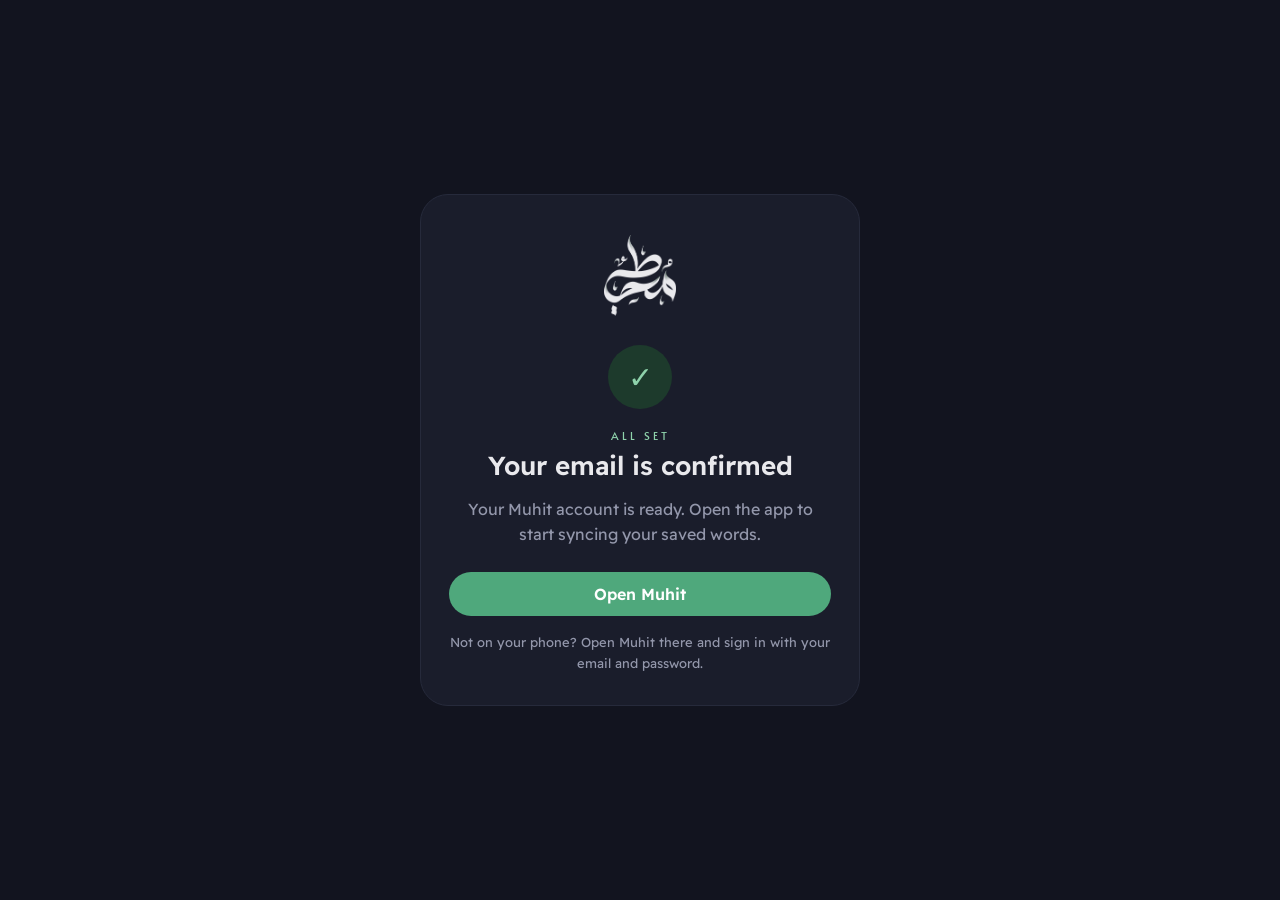
==== confirmed/index.html @ c8a103a6 "Add files via upload" ====
<!DOCTYPE html>
<html lang="en">
<head>
<meta charset="utf-8">
<meta name="viewport" content="width=device-width, initial-scale=1">
<meta name="robots" content="noindex">
<title>Email confirmed — Muhit</title>
<meta name="theme-color" content="#12141f">
<link rel="icon" href="/assets/icon.png">
<link href="https://fonts.googleapis.com/css2?family=Readex+Pro:wght@400;500;600&family=Alata&display=swap" rel="stylesheet">
<link rel="stylesheet" href="/assets/style.css">
</head>
<body>
<main class="center">
  <div class="panel">
    <a href="/"><img class="logo" src="/assets/logo.png" alt="Muhit"></a>

    <div id="ok">
      <div class="badge">✓</div>
      <div class="label">All set</div>
      <h1>Your email is confirmed</h1>
      <p>Your Muhit account is ready. Open the app to start syncing your saved words.</p>
      <a id="open" class="btn" href="muhit://auth/callback">Open Muhit</a>
      <p class="hint">Not on your phone? Open Muhit there and sign in with your email and password.</p>
    </div>

    <div id="bad" hidden>
      <div class="badge bad">!</div>
      <div class="label">Link not valid</div>
      <h1>This link has already been used or has expired</h1>
      <p id="bad-text">If you already confirmed your email, just open Muhit and sign in. Otherwise, request a new link from the app.</p>
      <a class="btn" href="muhit://">Open Muhit</a>
    </div>
  </div>
</main>
<script>
  // Supabase lands here after checking the link: ?code=… on success,
  // ?error_code=… or #error_code=… when the link was used or expired.
  // The button hands the code to the app, which finishes signing in.
  // No automatic redirect: Safari shows an error if the app isn't installed.
  var q = new URLSearchParams(location.search);
  var h = new URLSearchParams(location.hash.slice(1));
  var error = q.get("error_code") || h.get("error_code") || q.get("error") || h.get("error");
  var code = q.get("code");
  if (error) {
    document.getElementById("ok").hidden = true;
    document.getElementById("bad").hidden = false;
  } else if (code) {
    document.getElementById("open").href = "muhit://auth/callback?code=" + encodeURIComponent(code);
  }
</script>
</body>
</html>
---- assets/style.css ----
:root {
  --bg: #12141f;
  --card: #1a1d2b;
  --edge: #262a3b;
  --tx: #e9e9ed;
  --mut: #9397ab;
  --ac: #4fa87c;
  --acs: #8ed2ab;
  --acbg: #1d3a2c;
  --err: #e07a5f;
}
* { box-sizing: border-box; }
html { -webkit-text-size-adjust: 100%; }
body {
  margin: 0;
  background: var(--bg);
  color: var(--tx);
  font-family: "Readex Pro", -apple-system, BlinkMacSystemFont, "Segoe UI", Helvetica, Arial, sans-serif;
  line-height: 1.6;
}
a { color: var(--acs); }
.ar { font-family: "IBM Plex Sans Arabic", "Geeza Pro", Tahoma, sans-serif; }
.label {
  font-family: "Alata", -apple-system, sans-serif;
  font-size: 11px;
  letter-spacing: 3px;
  text-transform: uppercase;
  color: var(--acs);
}
.wrap { max-width: 1040px; margin: 0 auto; padding: 0 20px; }

/* Header */
.top { display: flex; align-items: center; justify-content: space-between; padding: 22px 0; }
.brand { display: flex; align-items: center; gap: 12px; text-decoration: none; color: var(--tx); }
.brand img { width: 40px; height: auto; }
.brand .label { color: var(--mut); line-height: 1.5; }

/* Buttons */
.btn {
  display: inline-flex; align-items: center; justify-content: center; gap: 8px;
  padding: 14px 28px; border-radius: 999px; border: 0;
  background: var(--ac); color: #fff; font: 600 16px/1 "Readex Pro", sans-serif;
  text-decoration: none; cursor: pointer;
}
.btn:hover { filter: brightness(1.08); }
.btn.ghost { background: transparent; color: var(--tx); border: 1px solid var(--edge); }
.pill {
  display: inline-block; padding: 8px 16px; border-radius: 999px;
  background: var(--acbg); color: var(--acs); font-size: 14px;
}

/* Hero */
.hero { text-align: center; padding: 56px 0 72px; position: relative; }
.hero::before {
  content: ""; position: absolute; inset: -40px 0 auto; height: 420px; z-index: -1;
  background: radial-gradient(closest-side, rgba(79,168,124,0.22), transparent);
}
.hero .logo { width: 132px; height: auto; margin-bottom: 18px; }
.hero h1 { font-size: clamp(32px, 6vw, 54px); line-height: 1.15; font-weight: 600; letter-spacing: -0.5px; margin: 14px auto 16px; max-width: 760px; }
.hero p { color: var(--mut); font-size: 18px; max-width: 600px; margin: 0 auto 30px; }
.hero .actions { display: flex; gap: 12px; justify-content: center; flex-wrap: wrap; }

/* Stats */
.stats { display: grid; grid-template-columns: repeat(4, 1fr); gap: 1px; background: var(--edge); border: 1px solid var(--edge); border-radius: 20px; overflow: hidden; margin-bottom: 80px; }
.stat { background: var(--card); padding: 24px 16px; text-align: center; }
.stat b { display: block; font-size: 28px; font-weight: 600; color: var(--tx); }
.stat span { color: var(--mut); font-size: 14px; }

/* Features */
.section-head { text-align: center; margin-bottom: 36px; }
.section-head h2 { font-size: clamp(26px, 4vw, 36px); font-weight: 600; margin: 10px 0 0; }
.grid { display: grid; grid-template-columns: repeat(3, 1fr); gap: 16px; margin-bottom: 88px; }
.card { background: var(--card); border: 1px solid var(--edge); border-radius: 20px; padding: 26px; }
.card .ar { font-size: 30px; color: var(--acs); display: block; margin-bottom: 10px; line-height: 1.4; }
.card h3 { margin: 0 0 6px; font-size: 18px; font-weight: 600; }
.card p { margin: 0; color: var(--mut); font-size: 15px; }

/* Closing band */
.band { background: linear-gradient(135deg, var(--acbg), var(--card)); border: 1px solid var(--edge); border-radius: 28px; padding: 48px 24px; text-align: center; margin-bottom: 64px; }
.band h2 { margin: 10px 0 12px; font-size: clamp(24px, 4vw, 34px); font-weight: 600; }
.band p { color: var(--mut); margin: 0 auto 24px; max-width: 520px; }

footer { border-top: 1px solid var(--edge); padding: 28px 0 40px; color: var(--mut); font-size: 14px; display: flex; justify-content: space-between; flex-wrap: wrap; gap: 8px; }

/* Single-message pages (/confirmed, /reset) */
.center { min-height: 100vh; display: flex; align-items: center; justify-content: center; padding: 24px 16px; }
.panel { width: 100%; max-width: 440px; background: var(--card); border: 1px solid var(--edge); border-radius: 28px; padding: 40px 28px 32px; text-align: center; }
.panel .logo { width: 72px; height: auto; margin-bottom: 22px; }
.badge { width: 64px; height: 64px; border-radius: 50%; margin: 0 auto 18px; display: flex; align-items: center; justify-content: center; background: var(--acbg); color: var(--acs); font-size: 30px; }
.badge.bad { background: rgba(224,122,95,0.15); color: var(--err); }
.panel h1 { font-size: 26px; font-weight: 600; margin: 0 0 10px; }
.panel p { color: var(--mut); margin: 0 0 24px; }
.panel .btn { width: 100%; }
.panel .hint { font-size: 13px; margin: 16px 0 0; }
[hidden] { display: none !important; }

@media (max-width: 760px) {
  .grid { grid-template-columns: 1fr; }
  .stats { grid-template-columns: repeat(2, 1fr); }
  .hero { padding-top: 32px; }
  footer { flex-direction: column; }
}
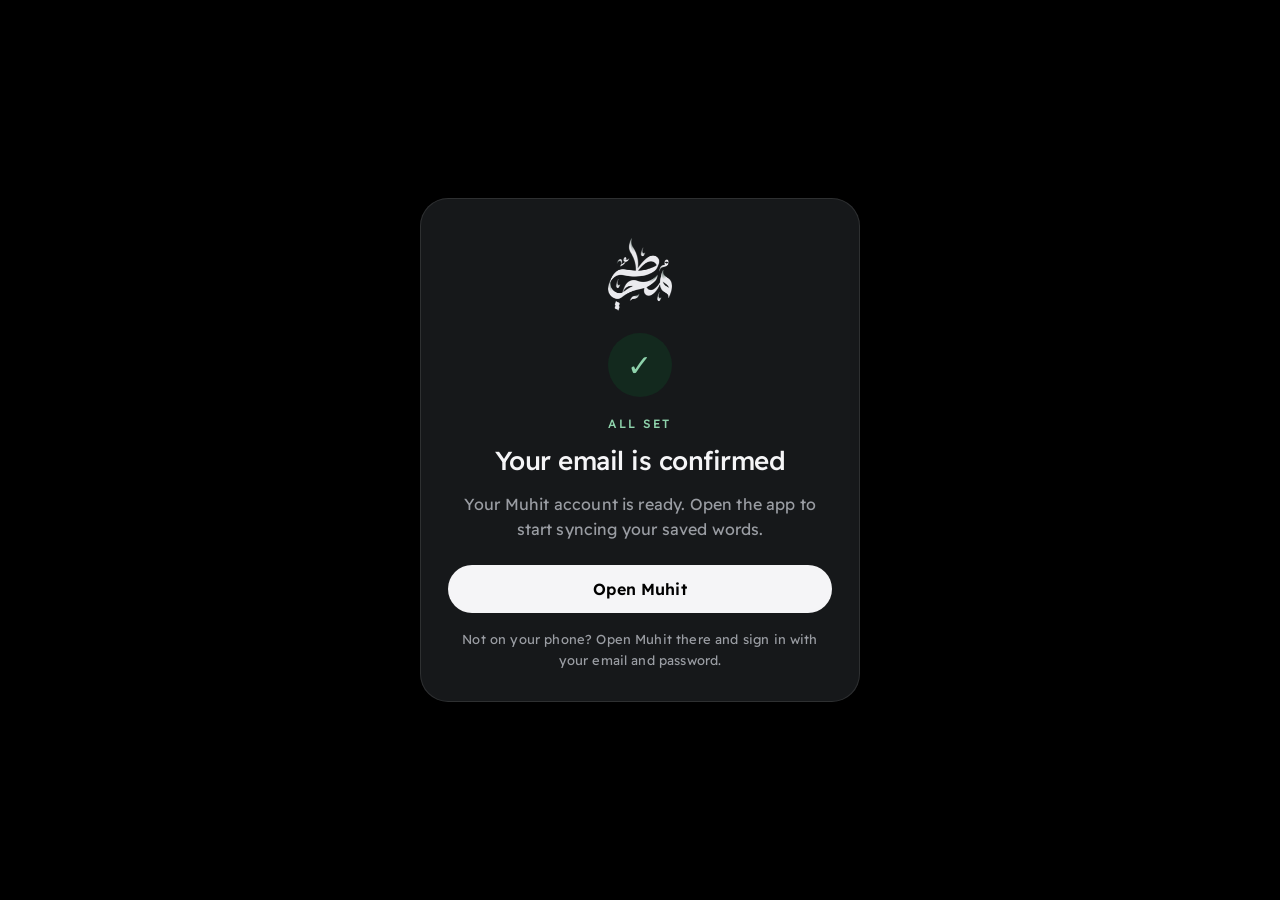
==== commit 207413e5: "Redesign, guides, account deletion page, sitemap and updated policies" ====
--- a/confirmed/index.html
+++ b/confirmed/index.html
@@ -4,16 +4,15 @@
 <meta charset="utf-8">
 <meta name="viewport" content="width=device-width, initial-scale=1">
 <meta name="robots" content="noindex">
-<title>Email confirmed — Muhit</title>
-<meta name="theme-color" content="#12141f">
+<title>Email confirmed | Muhit</title>
+<meta name="theme-color" content="#000000">
 <link rel="icon" href="/assets/icon.png">
-<link href="https://fonts.googleapis.com/css2?family=Readex+Pro:wght@400;500;600&family=Alata&display=swap" rel="stylesheet">
 <link rel="stylesheet" href="/assets/style.css">
 </head>
 <body>
 <main class="center">
   <div class="panel">
-    <a href="/"><img class="logo" src="/assets/logo.png" alt="Muhit"></a>
+    <a href="/"><img class="logo" src="/assets/logo-sm.png" alt="Muhit"></a>
 
     <div id="ok">
       <div class="badge">✓</div>
--- a/assets/style.css
+++ b/assets/style.css
@@ -1,102 +1,293 @@
+/* Muhit website. "Ink" direction, shared with the app (docs/design/MUHIT-DESIGN.md):
+   true-black canvas, one luminous surface step, hairlines instead of shadows,
+   Muhit green as a scarce stamp, light pill as the loudest action. */
+
+@font-face { font-family: "Readex Pro"; font-weight: 400; font-display: swap; src: url("fonts/ReadexPro-Regular.ttf") format("truetype"); }
+@font-face { font-family: "Readex Pro"; font-weight: 500; font-display: swap; src: url("fonts/ReadexPro-Medium.ttf") format("truetype"); }
+@font-face { font-family: "Readex Pro"; font-weight: 600; font-display: swap; src: url("fonts/ReadexPro-SemiBold.ttf") format("truetype"); }
+@font-face { font-family: "IBM Plex Sans Arabic"; font-weight: 500; font-display: swap; src: url("fonts/IBMPlexSansArabic_500Medium.ttf") format("truetype"); }
+
 :root {
-  --bg: #12141f;
-  --card: #1a1d2b;
-  --edge: #262a3b;
-  --tx: #e9e9ed;
-  --mut: #9397ab;
+  --bg: #000000;
+  --surf: #16181a;
+  --surf2: #222428;
+  --line: rgba(255, 255, 255, 0.1);
+  --line-strong: rgba(255, 255, 255, 0.18);
+  --tx: #f5f5f7;
+  --mut: #9a9da3;
   --ac: #4fa87c;
   --acs: #8ed2ab;
-  --acbg: #1d3a2c;
-  --err: #e07a5f;
-}
+  --acbg: #13291e;
+  --err: #e08a76;
+  --ease-out: cubic-bezier(0.23, 1, 0.32, 1);
+  --wrap: 1200px;
+  --gutter: clamp(16px, 4vw, 32px);
+  color-scheme: dark;
+}
+
 * { box-sizing: border-box; }
-html { -webkit-text-size-adjust: 100%; }
+html { -webkit-text-size-adjust: 100%; scroll-behavior: smooth; }
 body {
   margin: 0;
   background: var(--bg);
   color: var(--tx);
-  font-family: "Readex Pro", -apple-system, BlinkMacSystemFont, "Segoe UI", Helvetica, Arial, sans-serif;
-  line-height: 1.6;
-}
-a { color: var(--acs); }
-.ar { font-family: "IBM Plex Sans Arabic", "Geeza Pro", Tahoma, sans-serif; }
+  font: 400 16px/1.55 "Readex Pro", -apple-system, BlinkMacSystemFont, "Segoe UI", Helvetica, Arial, sans-serif;
+  letter-spacing: 0.01em;
+  -webkit-font-smoothing: antialiased;
+  text-rendering: optimizeLegibility;
+}
+img { display: block; max-width: 100%; height: auto; }
+a { color: var(--acs); text-underline-offset: 3px; }
+a:focus-visible, button:focus-visible, .btn:focus-visible { outline: 2px solid var(--acs); outline-offset: 3px; border-radius: 999px; }
+h1, h2, h3 { font-weight: 500; margin: 0; text-wrap: balance; }
+p { margin: 0; text-wrap: pretty; }
+.ar { font-family: "IBM Plex Sans Arabic", "Geeza Pro", Tahoma, sans-serif; font-weight: 500; letter-spacing: 0; }
+.wrap { max-width: var(--wrap); margin: 0 auto; padding: 0 var(--gutter); }
+.skip { position: absolute; left: -999px; top: 8px; background: var(--tx); color: var(--bg); padding: 10px 16px; border-radius: 999px; z-index: 30; }
+.skip:focus { left: 16px; }
 .label {
-  font-family: "Alata", -apple-system, sans-serif;
-  font-size: 11px;
-  letter-spacing: 3px;
-  text-transform: uppercase;
-  color: var(--acs);
-}
-.wrap { max-width: 1040px; margin: 0 auto; padding: 0 20px; }
-
-/* Header */
-.top { display: flex; align-items: center; justify-content: space-between; padding: 22px 0; }
-.brand { display: flex; align-items: center; gap: 12px; text-decoration: none; color: var(--tx); }
-.brand img { width: 40px; height: auto; }
-.brand .label { color: var(--mut); line-height: 1.5; }
+  font-family: "Readex Pro", sans-serif; font-weight: 500;
+  font-size: 12px; letter-spacing: 0.18em; text-transform: uppercase; color: var(--acs);
+}
+[hidden] { display: none !important; }
+
+/* Navigation */
+.nav {
+  position: sticky; top: 0; z-index: 20;
+  background: rgba(0, 0, 0, 0.72);
+  -webkit-backdrop-filter: saturate(160%) blur(18px); backdrop-filter: saturate(160%) blur(18px);
+  border-bottom: 1px solid transparent;
+}
+.nav.scrolled { border-bottom-color: var(--line); }
+.nav .wrap { height: 64px; display: flex; align-items: center; justify-content: space-between; gap: 24px; }
+.brand { display: flex; align-items: center; gap: 10px; color: var(--tx); text-decoration: none; font-weight: 500; font-size: 18px; letter-spacing: -0.01em; }
+.brand img { width: 30px; height: auto; }
+.nav-links { display: flex; align-items: center; gap: 28px; list-style: none; margin: 0; padding: 0; }
+.nav-links a { color: var(--mut); text-decoration: none; font-size: 15px; transition: color 160ms ease; }
+.nav-links a:hover { color: var(--tx); }
 
 /* Buttons */
 .btn {
-  display: inline-flex; align-items: center; justify-content: center; gap: 8px;
-  padding: 14px 28px; border-radius: 999px; border: 0;
-  background: var(--ac); color: #fff; font: 600 16px/1 "Readex Pro", sans-serif;
-  text-decoration: none; cursor: pointer;
-}
-.btn:hover { filter: brightness(1.08); }
-.btn.ghost { background: transparent; color: var(--tx); border: 1px solid var(--edge); }
-.pill {
-  display: inline-block; padding: 8px 16px; border-radius: 999px;
-  background: var(--acbg); color: var(--acs); font-size: 14px;
-}
+  display: inline-flex; align-items: center; justify-content: center; gap: 10px;
+  min-height: 48px; padding: 0 26px; border: 0; border-radius: 999px;
+  background: var(--tx); color: var(--bg);
+  font: 600 16px/1 "Readex Pro", sans-serif; letter-spacing: 0.01em;
+  text-decoration: none; cursor: pointer; white-space: nowrap;
+  transition: transform 140ms var(--ease-out), background-color 160ms ease;
+}
+.btn:active { transform: scale(0.97); }
+@media (hover: hover) and (pointer: fine) { .btn:hover { background: #ffffff; } }
+.btn.ghost { background: transparent; color: var(--tx); box-shadow: inset 0 0 0 1px var(--line-strong); }
+@media (hover: hover) and (pointer: fine) { .btn.ghost:hover { background: rgba(255, 255, 255, 0.06); } }
+.btn svg { width: 20px; height: 20px; flex: none; }
+
+/* Store badge: a pill, not a fake App Store graphic. Not a link until launch. */
+.store {
+  display: inline-flex; align-items: center; gap: 12px;
+  height: 56px; padding: 0 24px 0 18px; border-radius: 999px;
+  background: var(--tx); color: var(--bg); text-decoration: none;
+}
+.store svg { width: 26px; height: 26px; }
+.store span { display: flex; flex-direction: column; line-height: 1.15; }
+.store small { font-size: 11px; font-weight: 500; letter-spacing: 0.04em; opacity: 0.7; }
+.store b { font-size: 17px; font-weight: 600; letter-spacing: -0.01em; }
+
+/* Phone frame around real screenshots */
+.phone {
+  position: relative; border-radius: 15% / 7%; padding: 2.4%;
+  background: #0b0c0d;
+  box-shadow: inset 0 0 0 1px rgba(255, 255, 255, 0.09), 0 0 0 1px #000;
+}
+.phone img { width: 100%; border-radius: 13% / 6%; }
 
 /* Hero */
-.hero { text-align: center; padding: 56px 0 72px; position: relative; }
+.hero { position: relative; overflow: hidden; padding: clamp(40px, 8vw, 96px) 0 0; }
 .hero::before {
-  content: ""; position: absolute; inset: -40px 0 auto; height: 420px; z-index: -1;
-  background: radial-gradient(closest-side, rgba(79,168,124,0.22), transparent);
-}
-.hero .logo { width: 132px; height: auto; margin-bottom: 18px; }
-.hero h1 { font-size: clamp(32px, 6vw, 54px); line-height: 1.15; font-weight: 600; letter-spacing: -0.5px; margin: 14px auto 16px; max-width: 760px; }
-.hero p { color: var(--mut); font-size: 18px; max-width: 600px; margin: 0 auto 30px; }
-.hero .actions { display: flex; gap: 12px; justify-content: center; flex-wrap: wrap; }
-
-/* Stats */
-.stats { display: grid; grid-template-columns: repeat(4, 1fr); gap: 1px; background: var(--edge); border: 1px solid var(--edge); border-radius: 20px; overflow: hidden; margin-bottom: 80px; }
-.stat { background: var(--card); padding: 24px 16px; text-align: center; }
-.stat b { display: block; font-size: 28px; font-weight: 600; color: var(--tx); }
-.stat span { color: var(--mut); font-size: 14px; }
-
-/* Features */
-.section-head { text-align: center; margin-bottom: 36px; }
-.section-head h2 { font-size: clamp(26px, 4vw, 36px); font-weight: 600; margin: 10px 0 0; }
-.grid { display: grid; grid-template-columns: repeat(3, 1fr); gap: 16px; margin-bottom: 88px; }
-.card { background: var(--card); border: 1px solid var(--edge); border-radius: 20px; padding: 26px; }
-.card .ar { font-size: 30px; color: var(--acs); display: block; margin-bottom: 10px; line-height: 1.4; }
-.card h3 { margin: 0 0 6px; font-size: 18px; font-weight: 600; }
-.card p { margin: 0; color: var(--mut); font-size: 15px; }
-
-/* Closing band */
-.band { background: linear-gradient(135deg, var(--acbg), var(--card)); border: 1px solid var(--edge); border-radius: 28px; padding: 48px 24px; text-align: center; margin-bottom: 64px; }
-.band h2 { margin: 10px 0 12px; font-size: clamp(24px, 4vw, 34px); font-weight: 600; }
-.band p { color: var(--mut); margin: 0 auto 24px; max-width: 520px; }
-
-footer { border-top: 1px solid var(--edge); padding: 28px 0 40px; color: var(--mut); font-size: 14px; display: flex; justify-content: space-between; flex-wrap: wrap; gap: 8px; }
+  content: ""; position: absolute; z-index: -1; pointer-events: none;
+  right: -10%; top: 4%; width: 70vw; max-width: 900px; aspect-ratio: 1;
+  background: radial-gradient(closest-side, rgba(79, 168, 124, 0.20), rgba(79, 168, 124, 0.05) 55%, transparent 72%);
+}
+.hero-grid { display: grid; grid-template-columns: 1.05fr 0.95fr; align-items: end; gap: 48px; }
+.hero-copy { padding-bottom: clamp(48px, 9vw, 120px); }
+.hero h1 { font-size: clamp(52px, 6.4vw, 92px); line-height: 0.98; letter-spacing: -0.045em; }
+.hero h1 em { font-style: normal; color: var(--acs); }
+.hero-sub { margin-top: 28px; max-width: 30ch; font-size: clamp(18px, 1.6vw, 21px); line-height: 1.5; color: var(--mut); }
+.hero-sub strong { color: var(--tx); font-weight: 500; }
+.hero-cta { margin-top: 36px; display: flex; flex-wrap: wrap; align-items: center; gap: 16px; }
+.hero-cta .note { color: var(--mut); font-size: 14px; }
+.hero-phones { position: relative; height: clamp(440px, 52vw, 680px); }
+.hero-phones .phone { position: absolute; width: clamp(220px, 23vw, 310px); }
+.hero-phones .front { right: 4%; bottom: -12%; z-index: 2; }
+.hero-phones .back { right: 44%; bottom: -24%; transform: rotate(-7deg); opacity: 0.55; }
+
+/* Numbers */
+.numbers { border-top: 1px solid var(--line); border-bottom: 1px solid var(--line); }
+.numbers ul { list-style: none; margin: 0; padding: 0; display: grid; grid-template-columns: repeat(4, 1fr); }
+.numbers li { padding: 40px 0; }
+.numbers li + li { padding-left: 32px; border-left: 1px solid var(--line); }
+.numbers b { display: block; font-size: clamp(32px, 4vw, 52px); font-weight: 500; letter-spacing: -0.03em; line-height: 1; font-variant-numeric: tabular-nums; }
+.numbers span { display: block; margin-top: 10px; color: var(--mut); font-size: 15px; }
+
+/* Shared section rhythm */
+.section { padding: clamp(80px, 11vw, 136px) 0; }
+.section-title { font-size: clamp(36px, 5.4vw, 72px); line-height: 1.02; letter-spacing: -0.035em; max-width: 14ch; }
+.section-lead { margin-top: 20px; max-width: 52ch; color: var(--mut); font-size: 18px; }
+
+/* A word, all of it: annotated phone */
+.anatomy { display: grid; grid-template-columns: 1fr minmax(260px, 340px) 1fr; gap: clamp(24px, 4vw, 64px); align-items: center; margin-top: 64px; }
+.anatomy .phone { width: 100%; }
+.notes { display: grid; gap: 48px; }
+.notes.left { text-align: right; }
+.note-item h3 { font-size: 22px; letter-spacing: -0.015em; }
+.note-item p { margin-top: 8px; color: var(--mut); font-size: 16px; }
+.note-item .ar { display: block; margin-bottom: 12px; font-size: 30px; line-height: 1.3; color: var(--acs); }
+
+/* Bento */
+.bento { margin-top: 56px; display: grid; grid-template-columns: 1.15fr 1fr 1fr; grid-template-rows: auto auto; gap: 16px; }
+.tile {
+  position: relative; overflow: hidden; border-radius: 28px; background: var(--surf);
+  box-shadow: inset 0 0 0 1px var(--line); padding: 28px 28px 0; display: flex; flex-direction: column; min-height: 340px;
+}
+.tile h3 { font-size: 22px; letter-spacing: -0.015em; }
+.tile p { margin-top: 8px; color: var(--mut); font-size: 15.5px; max-width: 34ch; }
+.tile .shot {
+  margin: 24px auto 0; width: 78%; max-width: 300px; max-height: 340px;
+  border-radius: 26px 26px 0 0; overflow: hidden; box-shadow: inset 0 0 0 1px var(--line);
+  -webkit-mask-image: linear-gradient(#000 62%, transparent); mask-image: linear-gradient(#000 62%, transparent);
+}
+.tile .shot img { width: 100%; height: auto; }
+.tile .shot { margin-top: auto; }
+.tile > p { margin-bottom: 24px; }
+.tile-roots { grid-row: span 2; }
+.tile-roots .shot { width: 74%; max-width: 360px; max-height: none; margin-top: 0; }
+.tile-offline {
+  justify-content: flex-end; padding-bottom: 28px;
+  background:
+    radial-gradient(120% 90% at 85% 0%, rgba(79, 168, 124, 0.38), transparent 60%),
+    linear-gradient(160deg, #10241a, var(--surf) 70%);
+}
+.tile-offline .glyph { position: absolute; top: 28px; right: 28px; width: 44px; height: 44px; color: var(--acs); }
+.tile-offline .big { font-size: clamp(34px, 3.2vw, 46px); line-height: 1; letter-spacing: -0.04em; font-weight: 500; margin-bottom: 14px; }
+
+/* Mi'rab */
+.mirab { position: relative; }
+.mirab-head { max-width: 760px; }
+.mirab-demo { margin-top: 56px; display: grid; grid-template-columns: 1fr 1fr; gap: 16px; }
+.sentence {
+  grid-column: 1 / -1; border-radius: 28px; padding: 32px; background: var(--surf);
+  box-shadow: inset 0 0 0 1px var(--line); display: flex; align-items: center; justify-content: space-between; gap: 24px; flex-wrap: wrap;
+}
+.sentence .ar { font-size: clamp(36px, 5vw, 56px); line-height: 1.5; direction: rtl; }
+.sentence .tr { color: var(--mut); font-size: 17px; }
+.irab { border-radius: 28px; padding: 28px; background: var(--surf); box-shadow: inset 0 0 0 1px var(--line); }
+.irab .top-row { display: flex; align-items: baseline; justify-content: space-between; gap: 16px; }
+.irab .ar.word { font-size: 34px; line-height: 1.4; color: var(--acs); }
+.irab .role { font-size: 13px; letter-spacing: 0.12em; text-transform: uppercase; color: var(--mut); }
+.irab .ar.why { display: block; margin-top: 14px; font-size: 19px; line-height: 1.9; direction: rtl; text-align: right; color: var(--tx); }
+
+/* Practice gallery */
+.gallery { margin: 56px auto 0; max-width: 820px; display: grid; grid-template-columns: repeat(2, 1fr); gap: clamp(16px, 4vw, 64px); }
+.gallery figure { margin: 0; }
+.gallery .phone { width: min(100%, 320px); margin: 0 auto; }
+.gallery figcaption { margin-top: 24px; text-align: center; }
+.gallery figcaption b { display: block; font-weight: 500; font-size: 18px; letter-spacing: -0.01em; }
+.gallery figcaption span { display: block; margin-top: 4px; color: var(--mut); font-size: 15px; }
+.gallery figure:nth-child(2) { margin-top: 72px; }
+
+/* Closing */
+.closing { position: relative; overflow: hidden; text-align: center; padding: clamp(96px, 14vw, 180px) 0; border-top: 1px solid var(--line); }
+.closing .watermark {
+  position: absolute; inset: 50% auto auto 50%; transform: translate(-50%, -54%);
+  font-size: clamp(180px, 32vw, 420px); line-height: 1; color: rgba(79, 168, 124, 0.08); pointer-events: none; user-select: none; white-space: nowrap;
+}
+.closing h2 { position: relative; font-size: clamp(40px, 6vw, 80px); line-height: 1; letter-spacing: -0.04em; }
+.closing p { position: relative; margin: 22px auto 0; max-width: 44ch; color: var(--mut); font-size: 18px; }
+.closing .store { position: relative; margin-top: 36px; }
+
+/* Footer */
+.footer { border-top: 1px solid var(--line); }
+.footer .wrap { padding-top: 40px; padding-bottom: 48px; display: flex; align-items: center; justify-content: space-between; gap: 24px; flex-wrap: wrap; }
+.footer nav { display: flex; gap: 24px; flex-wrap: wrap; }
+.footer a { color: var(--mut); text-decoration: none; font-size: 14px; }
+.footer a:hover { color: var(--tx); }
+.footer small { color: var(--mut); font-size: 13px; }
+
+/* Reveal on scroll (only when JS has marked the page; content is visible without JS) */
+.js [data-reveal] { opacity: 0; transform: translateY(18px); transition: opacity 700ms var(--ease-out), transform 700ms var(--ease-out); transition-delay: var(--d, 0ms); }
+.js [data-reveal].in { opacity: 1; transform: none; }
+.js .hero [data-reveal] { transition-duration: 900ms; }
 
 /* Single-message pages (/confirmed, /reset) */
-.center { min-height: 100vh; display: flex; align-items: center; justify-content: center; padding: 24px 16px; }
-.panel { width: 100%; max-width: 440px; background: var(--card); border: 1px solid var(--edge); border-radius: 28px; padding: 40px 28px 32px; text-align: center; }
-.panel .logo { width: 72px; height: auto; margin-bottom: 22px; }
+.center { min-height: 100dvh; display: flex; align-items: center; justify-content: center; padding: 24px 16px; }
+.panel { width: 100%; max-width: 440px; background: var(--surf); box-shadow: inset 0 0 0 1px var(--line); border-radius: 28px; padding: 40px 28px 32px; text-align: center; }
+.panel .logo { width: 64px; height: auto; margin: 0 auto 22px; }
 .badge { width: 64px; height: 64px; border-radius: 50%; margin: 0 auto 18px; display: flex; align-items: center; justify-content: center; background: var(--acbg); color: var(--acs); font-size: 30px; }
-.badge.bad { background: rgba(224,122,95,0.15); color: var(--err); }
-.panel h1 { font-size: 26px; font-weight: 600; margin: 0 0 10px; }
+.badge.bad { background: rgba(224, 138, 118, 0.14); color: var(--err); }
+.panel .label { display: block; margin-bottom: 8px; }
+.panel h1 { font-size: 26px; letter-spacing: -0.02em; margin: 0 0 10px; }
 .panel p { color: var(--mut); margin: 0 0 24px; }
 .panel .btn { width: 100%; }
 .panel .hint { font-size: 13px; margin: 16px 0 0; }
-[hidden] { display: none !important; }
-
-@media (max-width: 760px) {
-  .grid { grid-template-columns: 1fr; }
-  .stats { grid-template-columns: repeat(2, 1fr); }
-  .hero { padding-top: 32px; }
-  footer { flex-direction: column; }
-}
+
+/* Legal pages and guides */
+.doc main { max-width: 720px; margin: 40px auto 96px; }
+.doc main h1 { font-size: clamp(36px, 6vw, 56px); letter-spacing: -0.035em; line-height: 1.05; margin: 12px 0 32px; }
+.doc main h2 { font-size: 20px; letter-spacing: -0.01em; margin: 36px 0 8px; }
+.doc main p { color: #c7c9ce; line-height: 1.7; }
+.doc main :is(ul, ol) { color: #c7c9ce; line-height: 1.7; padding-left: 1.2em; }
+.doc main li { margin: 6px 0; }
+.doc main a { color: var(--acs); }
+.doc main .ar { font-size: 1.15em; }
+.doc main table { border-collapse: collapse; margin: 12px 0 4px; }
+.doc main td { padding: 8px 0 8px 22px; border-bottom: 1px solid var(--line); color: #c7c9ce; }
+.doc main td:nth-child(odd) { color: var(--mut); }
+.crumbs { font-size: 14px; color: var(--mut); }
+.crumbs a { color: var(--mut) !important; text-decoration: none; }
+.byline { font-size: 14px; color: var(--mut) !important; margin: -20px 0 8px; }
+.more { margin-top: 56px; padding-top: 8px; border-top: 1px solid var(--line); }
+.guide-list { list-style: none; padding: 0 !important; display: grid; gap: 12px; }
+.guide-list a { display: grid; gap: 6px; padding: 20px; border-radius: 16px; background: var(--surf); text-decoration: none; color: var(--tx) !important; transition: transform 120ms var(--ease-out); }
+.guide-list a:active { transform: scale(0.98); }
+.guide-list span { color: var(--mut); font-size: 15px; line-height: 1.5; }
+.more-link { display: inline-block; margin-top: 6px; color: var(--acs); font-weight: 500; }
+.top { display: flex; align-items: center; justify-content: space-between; height: 64px; }
+.pill { display: inline-flex; align-items: center; height: 36px; padding: 0 16px; border-radius: 999px; box-shadow: inset 0 0 0 1px var(--line-strong); color: var(--tx); text-decoration: none; font-size: 14px; }
+
+/* Responsive */
+@media (max-width: 1023px) {
+  .nav-links li.hide-md { display: none; }
+  .bento { grid-template-columns: 1fr 1fr; }
+  .tile-roots { grid-row: auto; grid-column: 1 / -1; }
+}
+@media (max-width: 767px) {
+  .nav-links { gap: 18px; }
+  .nav-links li.hide-sm { display: none; }
+  .hero-grid { grid-template-columns: 1fr; gap: 0; }
+  .hero-copy { padding-bottom: 40px; }
+  .hero-phones { height: 420px; }
+  .hero-phones .front { left: 0; right: 0; margin: 0 auto; width: 240px; bottom: -18%; }
+  .hero-phones .back { display: none; }
+  .numbers ul { grid-template-columns: 1fr 1fr; }
+  .numbers li { padding: 28px 0; }
+  .numbers li + li { padding-left: 0; border-left: 0; }
+  .numbers li:nth-child(even) { padding-left: 20px; border-left: 1px solid var(--line); }
+  .numbers li:nth-child(n + 3) { border-top: 1px solid var(--line); }
+  .anatomy { grid-template-columns: 1fr; }
+  .anatomy .phone { max-width: 300px; margin: 0 auto; order: -1; }
+  .notes, .notes.left { text-align: left; gap: 32px; }
+  .bento { grid-template-columns: 1fr; }
+  .tile { min-height: 300px; }
+  .mirab-demo { grid-template-columns: 1fr; }
+  .gallery { display: flex; overflow-x: auto; scroll-snap-type: x mandatory; gap: 16px; margin-left: calc(var(--gutter) * -1); margin-right: calc(var(--gutter) * -1); padding: 0 var(--gutter) 8px; }
+  .gallery figure { flex: 0 0 72%; scroll-snap-align: center; }
+  .gallery figure:nth-child(2) { margin-top: 0; }
+}
+
+@media (prefers-reduced-motion: reduce) {
+  html { scroll-behavior: auto; }
+  .js [data-reveal] { transform: none; transition: opacity 300ms ease; }
+  .btn, .btn:active { transition: none; transform: none; }
+}
+@media (prefers-reduced-transparency: reduce) {
+  .nav { background: #000; -webkit-backdrop-filter: none; backdrop-filter: none; }
+}
